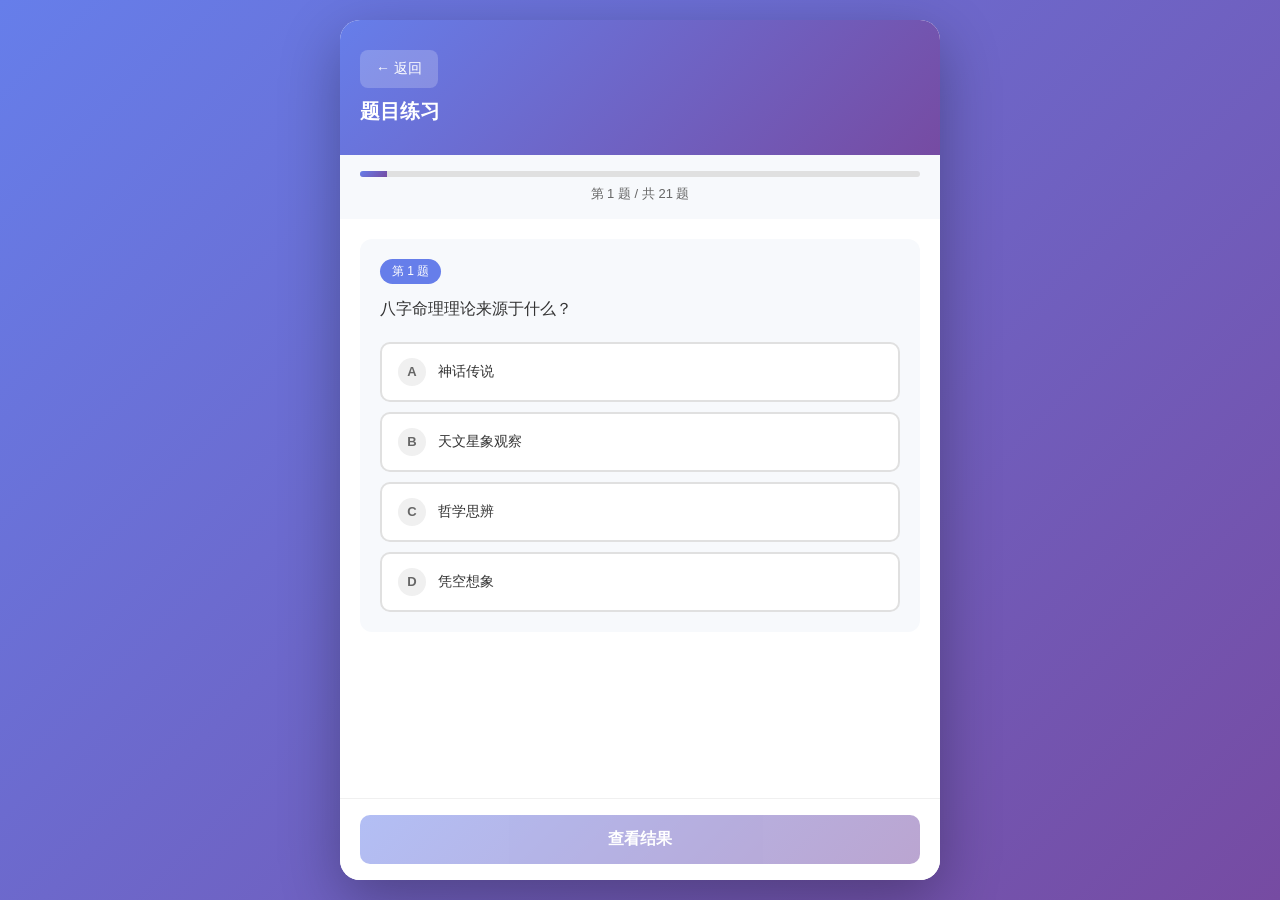
==== quiz.html @ aed4a35c "Initial commit: 秦根霖命理教学网页版" ====
<!DOCTYPE html>
<html lang="zh-CN">
<head>
  <meta charset="UTF-8">
  <meta name="viewport" content="width=device-width, initial-scale=1.0">
  <title>题目练习 - 秦根霖命理教学</title>
  <link rel="stylesheet" href="style.css">
</head>
<body>
  <div class="container">
    <div class="header">
      <button class="back-btn" onclick="goBack()">← 返回</button>
      <div class="page-title">题目练习</div>
    </div>

    <div class="quiz-progress" id="quiz-progress">
      <div class="progress-bar" id="progress-bar"></div>
      <div class="progress-text" id="progress-text">第 1 题 / 共 0 题</div>
    </div>

    <div class="content" id="quiz-content"></div>

    <div class="bottom-bar" id="quiz-bottom-bar">
      <button class="btn-primary" id="next-btn" onclick="nextQuestion()">下一题 →</button>
    </div>
  </div>

  <!-- 结果弹窗 -->
  <div id="result-modal" class="modal">
    <div class="modal-content">
      <div class="result-icon" id="result-icon">🎉</div>
      <div class="result-title" id="result-title">练习完成！</div>
      <div class="result-score" id="result-score">0 / 0</div>
      <div class="result-desc" id="result-desc">继续加油！</div>
      <div class="btn-group">
        <button class="btn-secondary" onclick="restartQuiz()">重新练习</button>
        <button class="btn-primary" onclick="goHome()">返回首页</button>
      </div>
    </div>
  </div>

  <script src="data.js"></script>
  <script src="quiz.js"></script>
</body>
</html>
---- style.css ----
* {
  margin: 0;
  padding: 0;
  box-sizing: border-box;
}

body {
  font-family: -apple-system, BlinkMacSystemFont, 'Segoe UI', Roboto, 'Helvetica Neue', Arial, sans-serif;
  background: linear-gradient(135deg, #667eea 0%, #764ba2 100%);
  min-height: 100vh;
  padding: 20px;
}

.container {
  max-width: 600px;
  margin: 0 auto;
  background: white;
  border-radius: 20px;
  box-shadow: 0 20px 60px rgba(0, 0, 0, 0.3);
  overflow: hidden;
  min-height: calc(100vh - 40px);
  display: flex;
  flex-direction: column;
}

.header {
  background: linear-gradient(135deg, #667eea 0%, #764ba2 100%);
  padding: 30px 20px;
  color: white;
}

.welcome-card {
  text-align: center;
}

.welcome-card .title {
  font-size: 24px;
  font-weight: bold;
  margin-bottom: 8px;
}

.welcome-card .subtitle {
  font-size: 14px;
  opacity: 0.9;
}

.back-btn {
  background: rgba(255, 255, 255, 0.2);
  border: none;
  color: white;
  padding: 10px 16px;
  border-radius: 8px;
  cursor: pointer;
  font-size: 14px;
  margin-bottom: 10px;
}

.back-btn:hover {
  background: rgba(255, 255, 255, 0.3);
}

.page-title {
  font-size: 20px;
  font-weight: bold;
}

.content {
  flex: 1;
  padding: 20px;
  overflow-y: auto;
}

.section-title {
  font-size: 16px;
  font-weight: bold;
  color: #333;
  margin-bottom: 16px;
  margin-top: 8px;
}

.course-list {
  display: flex;
  flex-direction: column;
  gap: 12px;
  margin-bottom: 24px;
}

.course-card, .quiz-card {
  display: flex;
  align-items: center;
  padding: 16px;
  background: #f7f9fc;
  border-radius: 12px;
  cursor: pointer;
  transition: all 0.3s;
  border: 2px solid transparent;
}

.course-card:hover, .quiz-card:hover {
  transform: translateY(-2px);
  box-shadow: 0 4px 12px rgba(0, 0, 0, 0.1);
  border-color: #667eea;
}

.course-icon, .quiz-icon {
  font-size: 32px;
  margin-right: 12px;
}

.course-info, .quiz-info {
  flex: 1;
}

.course-title, .quiz-title {
  font-size: 16px;
  font-weight: bold;
  color: #333;
  margin-bottom: 4px;
}

.course-desc, .quiz-desc {
  font-size: 13px;
  color: #666;
}

.arrow {
  font-size: 24px;
  color: #667eea;
  font-weight: bold;
}

.quiz-section {
  margin-bottom: 24px;
}

/* 课程详情页样式 */
.course-section {
  margin-bottom: 24px;
}

.course-section-title {
  font-size: 16px;
  font-weight: bold;
  color: #667eea;
  margin-bottom: 12px;
  padding-left: 12px;
  border-left: 4px solid #667eea;
}

.course-points {
  background: #f7f9fc;
  border-radius: 12px;
  padding: 16px;
}

.course-point {
  display: flex;
  align-items: flex-start;
  margin-bottom: 10px;
}

.course-point:last-child {
  margin-bottom: 0;
}

.course-point-icon {
  color: #667eea;
  margin-right: 8px;
  font-weight: bold;
}

.course-point-text {
  flex: 1;
  font-size: 14px;
  color: #333;
  line-height: 1.6;
}

/* 题目练习页样式 */
.quiz-progress {
  background: #f7f9fc;
  padding: 16px 20px;
}

.progress-bar {
  height: 6px;
  background: #e0e0e0;
  border-radius: 3px;
  margin-bottom: 8px;
  overflow: hidden;
}

.progress-bar::before {
  content: '';
  display: block;
  height: 100%;
  background: linear-gradient(135deg, #667eea 0%, #764ba2 100%);
  width: var(--progress, 0%);
  transition: width 0.3s;
}

.progress-text {
  font-size: 13px;
  color: #666;
  text-align: center;
}

.question-card {
  background: #f7f9fc;
  border-radius: 12px;
  padding: 20px;
  margin-bottom: 20px;
}

.question-number {
  display: inline-block;
  background: #667eea;
  color: white;
  padding: 4px 12px;
  border-radius: 20px;
  font-size: 12px;
  margin-bottom: 12px;
}

.question-text {
  font-size: 16px;
  color: #333;
  line-height: 1.6;
  margin-bottom: 20px;
}

.options-list {
  display: flex;
  flex-direction: column;
  gap: 10px;
}

.option-item {
  display: flex;
  align-items: center;
  padding: 14px 16px;
  background: white;
  border: 2px solid #e0e0e0;
  border-radius: 10px;
  cursor: pointer;
  transition: all 0.2s;
}

.option-item:hover:not(.disabled) {
  border-color: #667eea;
}

.option-item.selected {
  border-color: #667eea;
  background: #f0f4ff;
}

.option-item.correct {
  border-color: #10b981;
  background: #ecfdf5;
}

.option-item.wrong {
  border-color: #ef4444;
  background: #fef2f2;
}

.option-item.disabled {
  cursor: not-allowed;
}

.option-letter {
  width: 28px;
  height: 28px;
  display: flex;
  align-items: center;
  justify-content: center;
  background: #f0f0f0;
  border-radius: 50%;
  font-weight: bold;
  color: #666;
  margin-right: 12px;
  font-size: 13px;
}

.option-item.selected .option-letter {
  background: #667eea;
  color: white;
}

.option-item.correct .option-letter {
  background: #10b981;
  color: white;
}

.option-item.wrong .option-letter {
  background: #ef4444;
  color: white;
}

.option-text {
  flex: 1;
  font-size: 14px;
  color: #333;
}

.explanation {
  margin-top: 16px;
  padding: 16px;
  background: #fffbeb;
  border-radius: 10px;
  border-left: 4px solid #f59e0b;
}

.explanation-title {
  font-weight: bold;
  color: #d97706;
  margin-bottom: 8px;
  font-size: 14px;
}

.explanation-text {
  font-size: 14px;
  color: #78350f;
  line-height: 1.6;
}

.bottom-bar {
  padding: 16px 20px;
  background: white;
  border-top: 1px solid #f0f0f0;
}

.btn-primary {
  width: 100%;
  padding: 14px;
  background: linear-gradient(135deg, #667eea 0%, #764ba2 100%);
  color: white;
  border: none;
  border-radius: 10px;
  font-size: 16px;
  font-weight: bold;
  cursor: pointer;
  transition: all 0.3s;
}

.btn-primary:hover {
  transform: translateY(-2px);
  box-shadow: 0 4px 12px rgba(102, 126, 234, 0.4);
}

.btn-primary:disabled {
  opacity: 0.5;
  cursor: not-allowed;
  transform: none;
}

.btn-secondary {
  width: 100%;
  padding: 14px;
  background: #f0f0f0;
  color: #333;
  border: none;
  border-radius: 10px;
  font-size: 16px;
  font-weight: bold;
  cursor: pointer;
  transition: all 0.3s;
}

.btn-secondary:hover {
  background: #e0e0e0;
}

/* 弹窗样式 */
.modal {
  display: none;
  position: fixed;
  top: 0;
  left: 0;
  width: 100%;
  height: 100%;
  background: rgba(0, 0, 0, 0.5);
  align-items: center;
  justify-content: center;
  z-index: 1000;
  padding: 20px;
}

.modal.show {
  display: flex;
}

.modal-content {
  background: white;
  border-radius: 20px;
  padding: 40px 30px;
  text-align: center;
  max-width: 400px;
  width: 100%;
  animation: slideUp 0.3s;
}

@keyframes slideUp {
  from {
    opacity: 0;
    transform: translateY(20px);
  }
  to {
    opacity: 1;
    transform: translateY(0);
  }
}

.result-icon {
  font-size: 64px;
  margin-bottom: 16px;
}

.result-title {
  font-size: 24px;
  font-weight: bold;
  color: #333;
  margin-bottom: 12px;
}

.result-score {
  font-size: 48px;
  font-weight: bold;
  color: #667eea;
  margin-bottom: 8px;
}

.result-desc {
  font-size: 14px;
  color: #666;
  margin-bottom: 24px;
}

.modal .btn-group {
  display: flex;
  gap: 12px;
}

.modal .btn-secondary,
.modal .btn-primary {
  flex: 1;
}
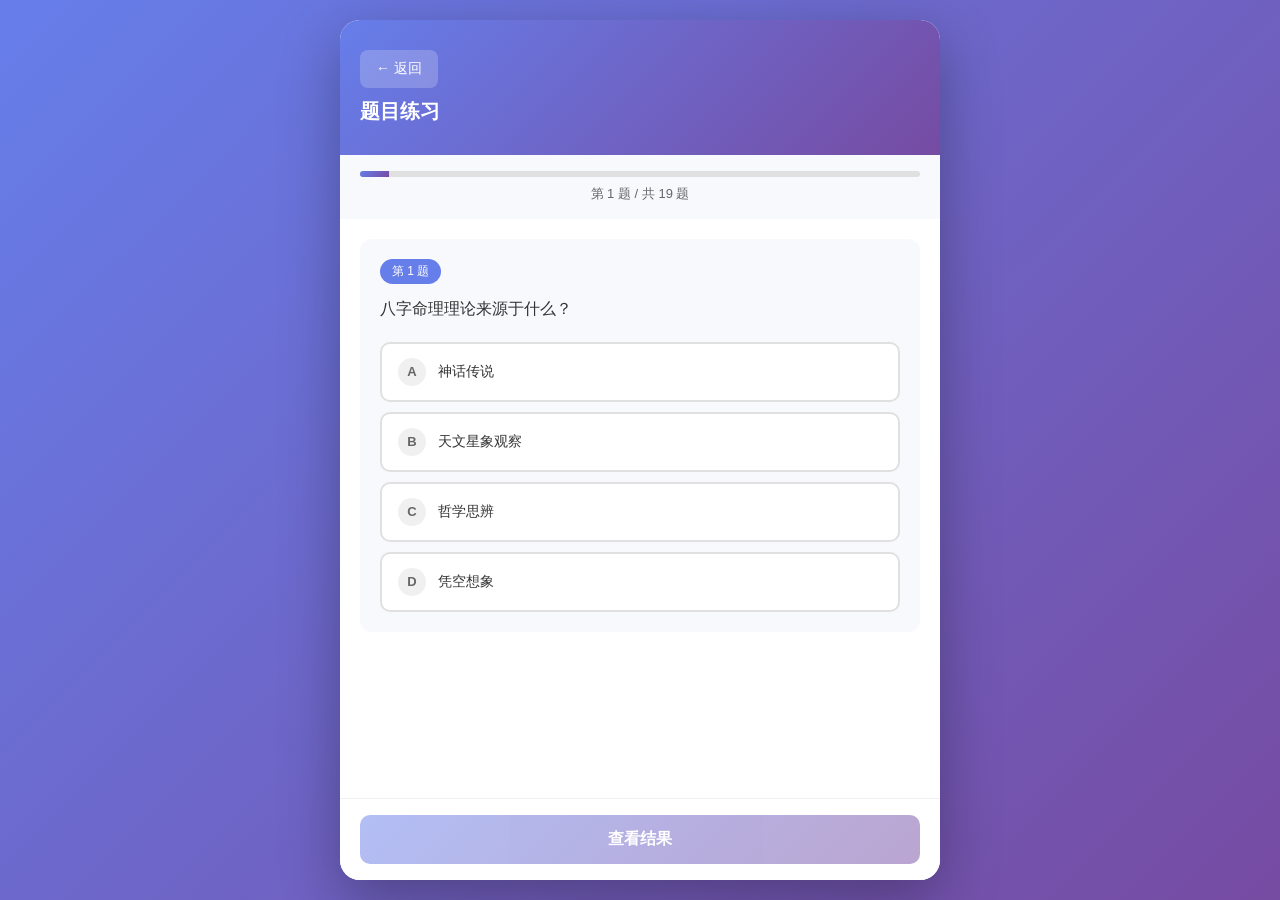
==== commit becd5ccc: "添加错题本功能和自动跳转下一题" ====
--- a/quiz.html
+++ b/quiz.html
@@ -40,6 +40,7 @@
   </div>
 
   <script src="data.js"></script>
+  <script src="wrong-questions.js"></script>
   <script src="quiz.js"></script>
 </body>
 </html>
--- a/style.css
+++ b/style.css
@@ -446,3 +446,384 @@
 .modal .btn-primary {
   flex: 1;
 }
+
+/* 错题本样式 */
+.page-header {
+  background: linear-gradient(135deg, #667eea 0%, #764ba2 100%);
+  padding: 20px;
+  color: white;
+  display: flex;
+  align-items: center;
+  gap: 12px;
+}
+
+.page-header h1 {
+  font-size: 20px;
+  font-weight: bold;
+}
+
+/* 错题统计 */
+.wrong-stats {
+  padding: 20px;
+}
+
+.wrong-stats .stats-card {
+  background: linear-gradient(135deg, #667eea 0%, #764ba2 100%);
+  border-radius: 16px;
+  padding: 24px;
+  display: flex;
+  align-items: center;
+  justify-content: center;
+  margin-bottom: 16px;
+}
+
+.wrong-stats .stats-item {
+  flex: 1;
+  text-align: center;
+}
+
+.wrong-stats .stats-number {
+  font-size: 36px;
+  font-weight: bold;
+  color: white;
+  margin-bottom: 4px;
+}
+
+.wrong-stats .stats-label {
+  font-size: 14px;
+  color: rgba(255, 255, 255, 0.8);
+}
+
+.wrong-stats .stats-divider {
+  width: 2px;
+  height: 60px;
+  background: rgba(255, 255, 255, 0.3);
+}
+
+.wrong-stats .action-bar {
+  display: flex;
+  gap: 12px;
+}
+
+.wrong-stats .btn {
+  flex: 1;
+  padding: 12px;
+  border-radius: 10px;
+  font-size: 14px;
+  font-weight: 600;
+  border: none;
+  cursor: pointer;
+  transition: all 0.3s;
+}
+
+.wrong-stats .btn-primary {
+  background: linear-gradient(135deg, #667eea 0%, #764ba2 100%);
+  color: white;
+}
+
+.wrong-stats .btn-secondary {
+  background: #e0e0e0;
+  color: #333;
+}
+
+.wrong-stats .btn:hover {
+  transform: translateY(-2px);
+}
+
+/* 空状态 */
+.empty-state {
+  text-align: center;
+  padding: 80px 20px;
+}
+
+.empty-state .empty-icon {
+  font-size: 80px;
+  margin-bottom: 20px;
+}
+
+.empty-state .empty-text {
+  font-size: 20px;
+  font-weight: 600;
+  color: #333;
+  margin-bottom: 8px;
+}
+
+.empty-state .empty-desc {
+  font-size: 14px;
+  color: #666;
+  margin-bottom: 24px;
+}
+
+.empty-state .btn {
+  padding: 12px 32px;
+  background: linear-gradient(135deg, #667eea 0%, #764ba2 100%);
+  color: white;
+  border: none;
+  border-radius: 10px;
+  font-size: 14px;
+  font-weight: 600;
+  cursor: pointer;
+  transition: all 0.3s;
+}
+
+.empty-state .btn:hover {
+  transform: translateY(-2px);
+  box-shadow: 0 4px 12px rgba(102, 126, 234, 0.4);
+}
+
+/* 错题列表 */
+.wrong-list {
+  padding: 0 20px 20px;
+  display: flex;
+  flex-direction: column;
+  gap: 16px;
+}
+
+.wrong-item {
+  background: white;
+  border: 1px solid #e0e0e0;
+  border-radius: 12px;
+  padding: 20px;
+  box-shadow: 0 2px 8px rgba(0, 0, 0, 0.06);
+}
+
+.wrong-header {
+  display: flex;
+  justify-content: space-between;
+  align-items: center;
+  margin-bottom: 12px;
+}
+
+.wrong-badge {
+  background: linear-gradient(135deg, #ffebee 0%, #ffcdd2 100%);
+  padding: 4px 12px;
+  border-radius: 12px;
+}
+
+.wrong-badge .badge-text {
+  font-size: 12px;
+  font-weight: 600;
+  color: #d32f2f;
+}
+
+.wrong-meta {
+  display: flex;
+  gap: 12px;
+  align-items: center;
+}
+
+.wrong-count {
+  font-size: 12px;
+  color: #ff5722;
+  font-weight: 600;
+}
+
+.wrong-time {
+  font-size: 12px;
+  color: #999;
+}
+
+.wrong-question {
+  font-size: 16px;
+  color: #333;
+  line-height: 1.6;
+  margin-bottom: 16px;
+  font-weight: 500;
+}
+
+.wrong-answer {
+  font-size: 14px;
+  margin-bottom: 8px;
+  display: flex;
+  align-items: center;
+}
+
+.wrong-answer .answer-label {
+  color: #666;
+  margin-right: 8px;
+}
+
+.wrong-answer .answer-wrong {
+  color: #d32f2f;
+  font-weight: 600;
+  text-decoration: line-through;
+}
+
+.wrong-answer .answer-correct {
+  color: #388e3c;
+  font-weight: 600;
+}
+
+.wrong-footer {
+  margin-top: 16px;
+  padding-top: 16px;
+  border-top: 1px solid #f0f0f0;
+  display: flex;
+  justify-content: flex-end;
+}
+
+.wrong-footer .btn-sm {
+  padding: 8px 20px;
+  border-radius: 6px;
+  font-size: 12px;
+  border: none;
+  cursor: pointer;
+  transition: all 0.3s;
+}
+
+.wrong-footer .btn-remove {
+  background: #ffebee;
+  color: #d32f2f;
+}
+
+.wrong-footer .btn-remove:hover {
+  background: #ffcdd2;
+}
+
+/* 练习模态框 */
+.quiz-modal {
+  max-width: 500px;
+}
+
+.quiz-modal h3 {
+  text-align: left;
+  margin-bottom: 20px;
+  font-size: 20px;
+}
+
+.quiz-modal .close {
+  top: 15px;
+  right: 20px;
+}
+
+/* 练习进度 */
+.practice-progress {
+  margin-bottom: 20px;
+}
+
+.practice-progress .progress-bar {
+  height: 8px;
+  background: #e0e0e0;
+  border-radius: 4px;
+  overflow: hidden;
+  margin-bottom: 8px;
+}
+
+.practice-progress .progress-fill {
+  height: 100%;
+  background: linear-gradient(135deg, #667eea 0%, #764ba2 100%);
+  transition: width 0.3s;
+}
+
+.practice-progress .progress-text {
+  text-align: center;
+  font-size: 14px;
+  color: #666;
+}
+
+/* 练习题目 */
+.practice-question {
+  margin-bottom: 20px;
+}
+
+.practice-question .question-text {
+  font-size: 16px;
+  color: #333;
+  line-height: 1.6;
+  margin-bottom: 20px;
+  font-weight: 500;
+}
+
+.practice-question .options-list {
+  display: flex;
+  flex-direction: column;
+  gap: 12px;
+  margin-bottom: 20px;
+}
+
+.practice-question .option-item {
+  display: flex;
+  align-items: center;
+  padding: 14px;
+  background: #f5f7fa;
+  border: 2px solid transparent;
+  border-radius: 10px;
+  cursor: pointer;
+  transition: all 0.3s;
+}
+
+.practice-question .option-item:hover:not(.disabled) {
+  background: #e8eaf6;
+}
+
+.practice-question .option-item.selected {
+  border-color: #667eea;
+  background: #e8eaf6;
+}
+
+.practice-question .option-item.correct {
+  border-color: #388e3c;
+  background: #e8f5e9;
+}
+
+.practice-question .option-item.wrong {
+  border-color: #d32f2f;
+  background: #ffebee;
+}
+
+.practice-question .option-item.disabled {
+  cursor: not-allowed;
+}
+
+.practice-question .option-letter {
+  width: 36px;
+  height: 36px;
+  background: white;
+  border-radius: 50%;
+  display: flex;
+  align-items: center;
+  justify-content: center;
+  font-size: 14px;
+  font-weight: 600;
+  color: #666;
+  margin-right: 12px;
+  flex-shrink: 0;
+}
+
+.practice-question .option-text {
+  flex: 1;
+  font-size: 14px;
+  color: #333;
+  line-height: 1.5;
+}
+
+/* 练习结果 */
+.practice-result {
+  text-align: center;
+  padding: 20px 0;
+}
+
+.practice-result .result-icon {
+  font-size: 64px;
+  margin-bottom: 16px;
+}
+
+.practice-result .result-score {
+  font-size: 48px;
+  font-weight: bold;
+  color: #667eea;
+  margin-bottom: 12px;
+}
+
+.practice-result .result-title {
+  font-size: 20px;
+  font-weight: 600;
+  color: #333;
+  margin-bottom: 8px;
+}
+
+.practice-result .result-desc {
+  font-size: 14px;
+  color: #666;
+  margin-bottom: 24px;
+}
